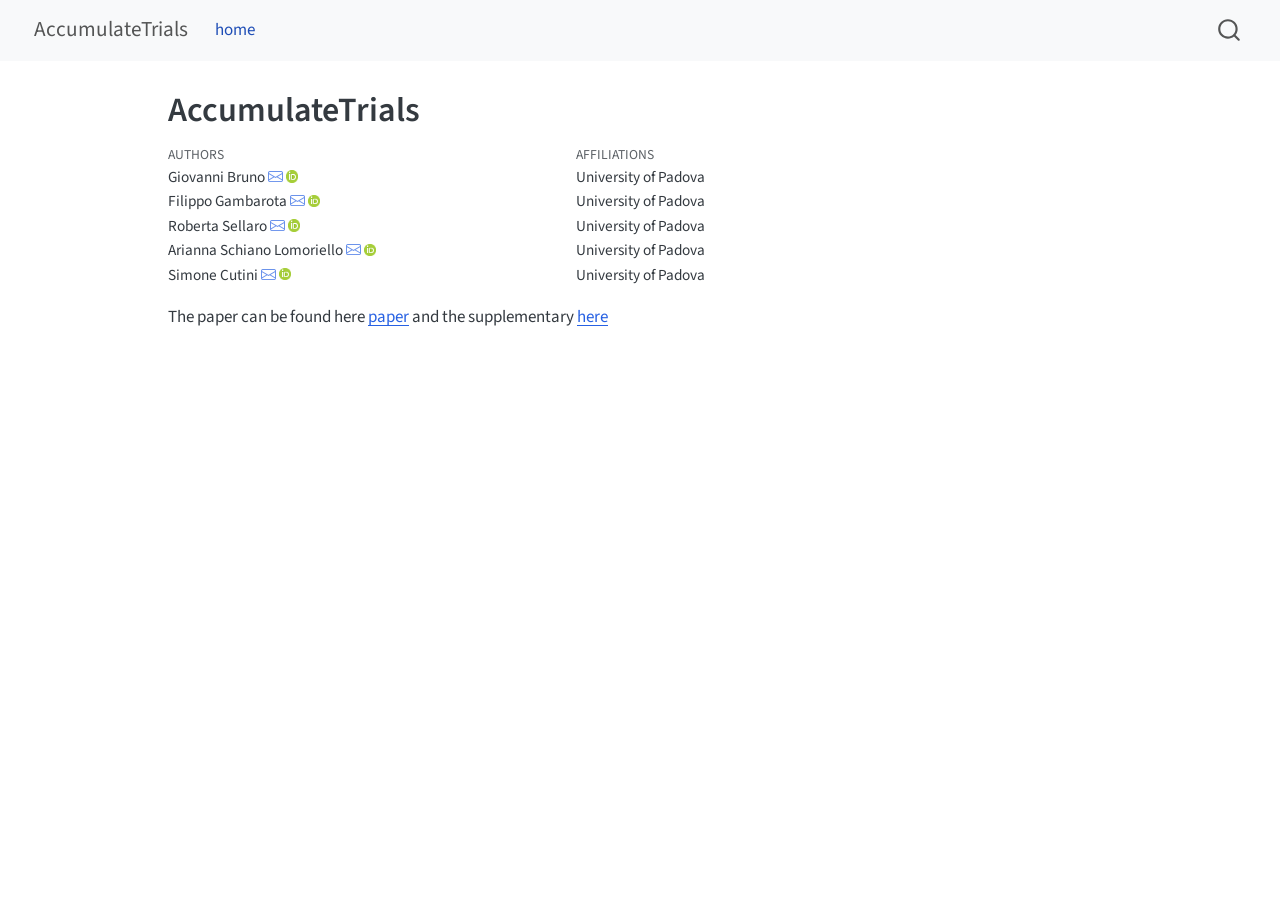
==== docs/index.html @ 5dfea12b "updating paper and supplementary" ====
<!DOCTYPE html>
<html xmlns="http://www.w3.org/1999/xhtml" lang="en" xml:lang="en"><head>

<meta charset="utf-8">
<meta name="generator" content="quarto-1.8.21">

<meta name="viewport" content="width=device-width, initial-scale=1.0, user-scalable=yes">

<meta name="author" content="Giovanni Bruno">
<meta name="author" content="Filippo Gambarota">
<meta name="author" content="Roberta Sellaro">
<meta name="author" content="Arianna Schiano Lomoriello">
<meta name="author" content="Simone Cutini">

<title>AccumulateTrials</title>
<style>
code{white-space: pre-wrap;}
span.smallcaps{font-variant: small-caps;}
div.columns{display: flex; gap: min(4vw, 1.5em);}
div.column{flex: auto; overflow-x: auto;}
div.hanging-indent{margin-left: 1.5em; text-indent: -1.5em;}
ul.task-list{list-style: none;}
ul.task-list li input[type="checkbox"] {
  width: 0.8em;
  margin: 0 0.8em 0.2em -1em; /* quarto-specific, see https://github.com/quarto-dev/quarto-cli/issues/4556 */ 
  vertical-align: middle;
}
</style>


<script src="site_libs/quarto-nav/quarto-nav.js"></script>
<script src="site_libs/quarto-nav/headroom.min.js"></script>
<script src="site_libs/clipboard/clipboard.min.js"></script>
<script src="site_libs/quarto-search/autocomplete.umd.js"></script>
<script src="site_libs/quarto-search/fuse.min.js"></script>
<script src="site_libs/quarto-search/quarto-search.js"></script>
<meta name="quarto:offset" content="./">
<script src="site_libs/quarto-html/quarto.js" type="module"></script>
<script src="site_libs/quarto-html/tabsets/tabsets.js" type="module"></script>
<script src="site_libs/quarto-html/axe/axe-check.js" type="module"></script>
<script src="site_libs/quarto-html/popper.min.js"></script>
<script src="site_libs/quarto-html/tippy.umd.min.js"></script>
<script src="site_libs/quarto-html/anchor.min.js"></script>
<link href="site_libs/quarto-html/tippy.css" rel="stylesheet">
<link href="site_libs/quarto-html/quarto-syntax-highlighting-ea1d7ac60288e0f1efdbc993fd8432ae.css" rel="stylesheet" id="quarto-text-highlighting-styles">
<script src="site_libs/bootstrap/bootstrap.min.js"></script>
<link href="site_libs/bootstrap/bootstrap-icons.css" rel="stylesheet">
<link href="site_libs/bootstrap/bootstrap-cfff8c2e93e78d74a123ac515f9bba40.min.css" rel="stylesheet" append-hash="true" id="quarto-bootstrap" data-mode="light">
<script id="quarto-search-options" type="application/json">{
  "location": "navbar",
  "copy-button": false,
  "collapse-after": 3,
  "panel-placement": "end",
  "type": "overlay",
  "limit": 50,
  "keyboard-shortcut": [
    "f",
    "/",
    "s"
  ],
  "show-item-context": false,
  "language": {
    "search-no-results-text": "No results",
    "search-matching-documents-text": "matching documents",
    "search-copy-link-title": "Copy link to search",
    "search-hide-matches-text": "Hide additional matches",
    "search-more-match-text": "more match in this document",
    "search-more-matches-text": "more matches in this document",
    "search-clear-button-title": "Clear",
    "search-text-placeholder": "",
    "search-detached-cancel-button-title": "Cancel",
    "search-submit-button-title": "Submit",
    "search-label": "Search"
  }
}</script>


<link rel="stylesheet" href="styles.css">
</head>

<body class="nav-fixed quarto-light">

<div id="quarto-search-results"></div>
  <header id="quarto-header" class="headroom fixed-top">
    <nav class="navbar navbar-expand-lg " data-bs-theme="dark">
      <div class="navbar-container container-fluid">
      <div class="navbar-brand-container mx-auto">
    <a href="./index.html" class="navbar-brand navbar-brand-logo">
    </a>
    <a class="navbar-brand" href="./index.html">
    <span class="navbar-title">AccumulateTrials</span>
    </a>
  </div>
            <div id="quarto-search" class="" title="Search"></div>
          <button class="navbar-toggler" type="button" data-bs-toggle="collapse" data-bs-target="#navbarCollapse" aria-controls="navbarCollapse" role="menu" aria-expanded="false" aria-label="Toggle navigation" onclick="if (window.quartoToggleHeadroom) { window.quartoToggleHeadroom(); }">
  <span class="navbar-toggler-icon"></span>
</button>
          <div class="collapse navbar-collapse" id="navbarCollapse">
            <ul class="navbar-nav navbar-nav-scroll me-auto">
  <li class="nav-item">
    <a class="nav-link active" href="./index.html" aria-current="page"> 
<span class="menu-text">home</span></a>
  </li>  
</ul>
          </div> <!-- /navcollapse -->
            <div class="quarto-navbar-tools">
</div>
      </div> <!-- /container-fluid -->
    </nav>
</header>
<!-- content -->
<div id="quarto-content" class="quarto-container page-columns page-rows-contents page-layout-article page-navbar">
<!-- sidebar -->
<!-- margin-sidebar -->
    <div id="quarto-margin-sidebar" class="sidebar margin-sidebar zindex-bottom">
        
    </div>
<!-- main -->
<main class="content" id="quarto-document-content">

<header id="title-block-header" class="quarto-title-block default">
<div class="quarto-title">
<h1 class="title">AccumulateTrials</h1>
</div>


<div class="quarto-title-meta-author">
  <div class="quarto-title-meta-heading">Authors</div>
  <div class="quarto-title-meta-heading">Affiliations</div>
  
    <div class="quarto-title-meta-contents">
    <p class="author">Giovanni Bruno <a href="mailto:giovanni.bruno.2@unipd.it" class="quarto-title-author-email"><i class="bi bi-envelope"></i></a> <a href="https://orcid.org/0000-0002-2526-880X" class="quarto-title-author-orcid"> <img src="[data-uri]"></a></p>
  </div>
  <div class="quarto-title-meta-contents">
        <p class="affiliation">
            University of Padova
          </p>
      </div>
    <div class="quarto-title-meta-contents">
    <p class="author">Filippo Gambarota <a href="mailto:filippo.gambarota@unipd.it" class="quarto-title-author-email"><i class="bi bi-envelope"></i></a> <a href="https://orcid.org/0000-0002-6666-1747" class="quarto-title-author-orcid"> <img src="[data-uri]"></a></p>
  </div>
  <div class="quarto-title-meta-contents">
        <p class="affiliation">
            University of Padova
          </p>
      </div>
    <div class="quarto-title-meta-contents">
    <p class="author">Roberta Sellaro <a href="mailto:roberta.sellaro@unipd.it" class="quarto-title-author-email"><i class="bi bi-envelope"></i></a> <a href="https://orcid.org/0000-0003-2316-9936" class="quarto-title-author-orcid"> <img src="[data-uri]"></a></p>
  </div>
  <div class="quarto-title-meta-contents">
        <p class="affiliation">
            University of Padova
          </p>
      </div>
    <div class="quarto-title-meta-contents">
    <p class="author">Arianna Schiano Lomoriello <a href="mailto:arianna.schiano@unipd.it" class="quarto-title-author-email"><i class="bi bi-envelope"></i></a> <a href="https://orcid.org/0000-0003-4521-0450" class="quarto-title-author-orcid"> <img src="[data-uri]"></a></p>
  </div>
  <div class="quarto-title-meta-contents">
        <p class="affiliation">
            University of Padova
          </p>
      </div>
    <div class="quarto-title-meta-contents">
    <p class="author">Simone Cutini <a href="mailto:simone.cutini@unipd.it" class="quarto-title-author-email"><i class="bi bi-envelope"></i></a> <a href="https://orcid.org/0000-0001-6332-3219" class="quarto-title-author-orcid"> <img src="[data-uri]"></a></p>
  </div>
  <div class="quarto-title-meta-contents">
        <p class="affiliation">
            University of Padova
          </p>
      </div>
  </div>

<div class="quarto-title-meta">

      
  
    
  </div>
  


</header>


<p>The paper can be found here <a href="./paper/paper.html">paper</a> and the supplementary <a href="./paper/supplementary.html">here</a></p>



</main> <!-- /main -->
<script id="quarto-html-after-body" type="application/javascript">
  window.document.addEventListener("DOMContentLoaded", function (event) {
    const icon = "";
    const anchorJS = new window.AnchorJS();
    anchorJS.options = {
      placement: 'right',
      icon: icon
    };
    anchorJS.add('.anchored');
    const isCodeAnnotation = (el) => {
      for (const clz of el.classList) {
        if (clz.startsWith('code-annotation-')) {                     
          return true;
        }
      }
      return false;
    }
    const onCopySuccess = function(e) {
      // button target
      const button = e.trigger;
      // don't keep focus
      button.blur();
      // flash "checked"
      button.classList.add('code-copy-button-checked');
      var currentTitle = button.getAttribute("title");
      button.setAttribute("title", "Copied!");
      let tooltip;
      if (window.bootstrap) {
        button.setAttribute("data-bs-toggle", "tooltip");
        button.setAttribute("data-bs-placement", "left");
        button.setAttribute("data-bs-title", "Copied!");
        tooltip = new bootstrap.Tooltip(button, 
          { trigger: "manual", 
            customClass: "code-copy-button-tooltip",
            offset: [0, -8]});
        tooltip.show();    
      }
      setTimeout(function() {
        if (tooltip) {
          tooltip.hide();
          button.removeAttribute("data-bs-title");
          button.removeAttribute("data-bs-toggle");
          button.removeAttribute("data-bs-placement");
        }
        button.setAttribute("title", currentTitle);
        button.classList.remove('code-copy-button-checked');
      }, 1000);
      // clear code selection
      e.clearSelection();
    }
    const getTextToCopy = function(trigger) {
        const codeEl = trigger.previousElementSibling.cloneNode(true);
        for (const childEl of codeEl.children) {
          if (isCodeAnnotation(childEl)) {
            childEl.remove();
          }
        }
        return codeEl.innerText;
    }
    const clipboard = new window.ClipboardJS('.code-copy-button:not([data-in-quarto-modal])', {
      text: getTextToCopy
    });
    clipboard.on('success', onCopySuccess);
    if (window.document.getElementById('quarto-embedded-source-code-modal')) {
      const clipboardModal = new window.ClipboardJS('.code-copy-button[data-in-quarto-modal]', {
        text: getTextToCopy,
        container: window.document.getElementById('quarto-embedded-source-code-modal')
      });
      clipboardModal.on('success', onCopySuccess);
    }
      var localhostRegex = new RegExp(/^(?:http|https):\/\/localhost\:?[0-9]*\//);
      var mailtoRegex = new RegExp(/^mailto:/);
        var filterRegex = new RegExp('/' + window.location.host + '/');
      var isInternal = (href) => {
          return filterRegex.test(href) || localhostRegex.test(href) || mailtoRegex.test(href);
      }
      // Inspect non-navigation links and adorn them if external
     var links = window.document.querySelectorAll('a[href]:not(.nav-link):not(.navbar-brand):not(.toc-action):not(.sidebar-link):not(.sidebar-item-toggle):not(.pagination-link):not(.no-external):not([aria-hidden]):not(.dropdown-item):not(.quarto-navigation-tool):not(.about-link)');
      for (var i=0; i<links.length; i++) {
        const link = links[i];
        if (!isInternal(link.href)) {
          // undo the damage that might have been done by quarto-nav.js in the case of
          // links that we want to consider external
          if (link.dataset.originalHref !== undefined) {
            link.href = link.dataset.originalHref;
          }
        }
      }
    function tippyHover(el, contentFn, onTriggerFn, onUntriggerFn) {
      const config = {
        allowHTML: true,
        maxWidth: 500,
        delay: 100,
        arrow: false,
        appendTo: function(el) {
            return el.parentElement;
        },
        interactive: true,
        interactiveBorder: 10,
        theme: 'quarto',
        placement: 'bottom-start',
      };
      if (contentFn) {
        config.content = contentFn;
      }
      if (onTriggerFn) {
        config.onTrigger = onTriggerFn;
      }
      if (onUntriggerFn) {
        config.onUntrigger = onUntriggerFn;
      }
      window.tippy(el, config); 
    }
    const noterefs = window.document.querySelectorAll('a[role="doc-noteref"]');
    for (var i=0; i<noterefs.length; i++) {
      const ref = noterefs[i];
      tippyHover(ref, function() {
        // use id or data attribute instead here
        let href = ref.getAttribute('data-footnote-href') || ref.getAttribute('href');
        try { href = new URL(href).hash; } catch {}
        const id = href.replace(/^#\/?/, "");
        const note = window.document.getElementById(id);
        if (note) {
          return note.innerHTML;
        } else {
          return "";
        }
      });
    }
    const xrefs = window.document.querySelectorAll('a.quarto-xref');
    const processXRef = (id, note) => {
      // Strip column container classes
      const stripColumnClz = (el) => {
        el.classList.remove("page-full", "page-columns");
        if (el.children) {
          for (const child of el.children) {
            stripColumnClz(child);
          }
        }
      }
      stripColumnClz(note)
      if (id === null || id.startsWith('sec-')) {
        // Special case sections, only their first couple elements
        const container = document.createElement("div");
        if (note.children && note.children.length > 2) {
          container.appendChild(note.children[0].cloneNode(true));
          for (let i = 1; i < note.children.length; i++) {
            const child = note.children[i];
            if (child.tagName === "P" && child.innerText === "") {
              continue;
            } else {
              container.appendChild(child.cloneNode(true));
              break;
            }
          }
          if (window.Quarto?.typesetMath) {
            window.Quarto.typesetMath(container);
          }
          return container.innerHTML
        } else {
          if (window.Quarto?.typesetMath) {
            window.Quarto.typesetMath(note);
          }
          return note.innerHTML;
        }
      } else {
        // Remove any anchor links if they are present
        const anchorLink = note.querySelector('a.anchorjs-link');
        if (anchorLink) {
          anchorLink.remove();
        }
        if (window.Quarto?.typesetMath) {
          window.Quarto.typesetMath(note);
        }
        if (note.classList.contains("callout")) {
          return note.outerHTML;
        } else {
          return note.innerHTML;
        }
      }
    }
    for (var i=0; i<xrefs.length; i++) {
      const xref = xrefs[i];
      tippyHover(xref, undefined, function(instance) {
        instance.disable();
        let url = xref.getAttribute('href');
        let hash = undefined; 
        if (url.startsWith('#')) {
          hash = url;
        } else {
          try { hash = new URL(url).hash; } catch {}
        }
        if (hash) {
          const id = hash.replace(/^#\/?/, "");
          const note = window.document.getElementById(id);
          if (note !== null) {
            try {
              const html = processXRef(id, note.cloneNode(true));
              instance.setContent(html);
            } finally {
              instance.enable();
              instance.show();
            }
          } else {
            // See if we can fetch this
            fetch(url.split('#')[0])
            .then(res => res.text())
            .then(html => {
              const parser = new DOMParser();
              const htmlDoc = parser.parseFromString(html, "text/html");
              const note = htmlDoc.getElementById(id);
              if (note !== null) {
                const html = processXRef(id, note);
                instance.setContent(html);
              } 
            }).finally(() => {
              instance.enable();
              instance.show();
            });
          }
        } else {
          // See if we can fetch a full url (with no hash to target)
          // This is a special case and we should probably do some content thinning / targeting
          fetch(url)
          .then(res => res.text())
          .then(html => {
            const parser = new DOMParser();
            const htmlDoc = parser.parseFromString(html, "text/html");
            const note = htmlDoc.querySelector('main.content');
            if (note !== null) {
              // This should only happen for chapter cross references
              // (since there is no id in the URL)
              // remove the first header
              if (note.children.length > 0 && note.children[0].tagName === "HEADER") {
                note.children[0].remove();
              }
              const html = processXRef(null, note);
              instance.setContent(html);
            } 
          }).finally(() => {
            instance.enable();
            instance.show();
          });
        }
      }, function(instance) {
      });
    }
        let selectedAnnoteEl;
        const selectorForAnnotation = ( cell, annotation) => {
          let cellAttr = 'data-code-cell="' + cell + '"';
          let lineAttr = 'data-code-annotation="' +  annotation + '"';
          const selector = 'span[' + cellAttr + '][' + lineAttr + ']';
          return selector;
        }
        const selectCodeLines = (annoteEl) => {
          const doc = window.document;
          const targetCell = annoteEl.getAttribute("data-target-cell");
          const targetAnnotation = annoteEl.getAttribute("data-target-annotation");
          const annoteSpan = window.document.querySelector(selectorForAnnotation(targetCell, targetAnnotation));
          const lines = annoteSpan.getAttribute("data-code-lines").split(",");
          const lineIds = lines.map((line) => {
            return targetCell + "-" + line;
          })
          let top = null;
          let height = null;
          let parent = null;
          if (lineIds.length > 0) {
              //compute the position of the single el (top and bottom and make a div)
              const el = window.document.getElementById(lineIds[0]);
              top = el.offsetTop;
              height = el.offsetHeight;
              parent = el.parentElement.parentElement;
            if (lineIds.length > 1) {
              const lastEl = window.document.getElementById(lineIds[lineIds.length - 1]);
              const bottom = lastEl.offsetTop + lastEl.offsetHeight;
              height = bottom - top;
            }
            if (top !== null && height !== null && parent !== null) {
              // cook up a div (if necessary) and position it 
              let div = window.document.getElementById("code-annotation-line-highlight");
              if (div === null) {
                div = window.document.createElement("div");
                div.setAttribute("id", "code-annotation-line-highlight");
                div.style.position = 'absolute';
                parent.appendChild(div);
              }
              div.style.top = top - 2 + "px";
              div.style.height = height + 4 + "px";
              div.style.left = 0;
              let gutterDiv = window.document.getElementById("code-annotation-line-highlight-gutter");
              if (gutterDiv === null) {
                gutterDiv = window.document.createElement("div");
                gutterDiv.setAttribute("id", "code-annotation-line-highlight-gutter");
                gutterDiv.style.position = 'absolute';
                const codeCell = window.document.getElementById(targetCell);
                const gutter = codeCell.querySelector('.code-annotation-gutter');
                gutter.appendChild(gutterDiv);
              }
              gutterDiv.style.top = top - 2 + "px";
              gutterDiv.style.height = height + 4 + "px";
            }
            selectedAnnoteEl = annoteEl;
          }
        };
        const unselectCodeLines = () => {
          const elementsIds = ["code-annotation-line-highlight", "code-annotation-line-highlight-gutter"];
          elementsIds.forEach((elId) => {
            const div = window.document.getElementById(elId);
            if (div) {
              div.remove();
            }
          });
          selectedAnnoteEl = undefined;
        };
          // Handle positioning of the toggle
      window.addEventListener(
        "resize",
        throttle(() => {
          elRect = undefined;
          if (selectedAnnoteEl) {
            selectCodeLines(selectedAnnoteEl);
          }
        }, 10)
      );
      function throttle(fn, ms) {
      let throttle = false;
      let timer;
        return (...args) => {
          if(!throttle) { // first call gets through
              fn.apply(this, args);
              throttle = true;
          } else { // all the others get throttled
              if(timer) clearTimeout(timer); // cancel #2
              timer = setTimeout(() => {
                fn.apply(this, args);
                timer = throttle = false;
              }, ms);
          }
        };
      }
        // Attach click handler to the DT
        const annoteDls = window.document.querySelectorAll('dt[data-target-cell]');
        for (const annoteDlNode of annoteDls) {
          annoteDlNode.addEventListener('click', (event) => {
            const clickedEl = event.target;
            if (clickedEl !== selectedAnnoteEl) {
              unselectCodeLines();
              const activeEl = window.document.querySelector('dt[data-target-cell].code-annotation-active');
              if (activeEl) {
                activeEl.classList.remove('code-annotation-active');
              }
              selectCodeLines(clickedEl);
              clickedEl.classList.add('code-annotation-active');
            } else {
              // Unselect the line
              unselectCodeLines();
              clickedEl.classList.remove('code-annotation-active');
            }
          });
        }
    const findCites = (el) => {
      const parentEl = el.parentElement;
      if (parentEl) {
        const cites = parentEl.dataset.cites;
        if (cites) {
          return {
            el,
            cites: cites.split(' ')
          };
        } else {
          return findCites(el.parentElement)
        }
      } else {
        return undefined;
      }
    };
    var bibliorefs = window.document.querySelectorAll('a[role="doc-biblioref"]');
    for (var i=0; i<bibliorefs.length; i++) {
      const ref = bibliorefs[i];
      const citeInfo = findCites(ref);
      if (citeInfo) {
        tippyHover(citeInfo.el, function() {
          var popup = window.document.createElement('div');
          citeInfo.cites.forEach(function(cite) {
            var citeDiv = window.document.createElement('div');
            citeDiv.classList.add('hanging-indent');
            citeDiv.classList.add('csl-entry');
            var biblioDiv = window.document.getElementById('ref-' + cite);
            if (biblioDiv) {
              citeDiv.innerHTML = biblioDiv.innerHTML;
            }
            popup.appendChild(citeDiv);
          });
          return popup.innerHTML;
        });
      }
    }
  });
  </script>
</div> <!-- /content -->




</body></html>
---- docs/site_libs/quarto-html/tippy.css ----
.tippy-box[data-animation=fade][data-state=hidden]{opacity:0}[data-tippy-root]{max-width:calc(100vw - 10px)}.tippy-box{position:relative;background-color:#333;color:#fff;border-radius:4px;font-size:14px;line-height:1.4;white-space:normal;outline:0;transition-property:transform,visibility,opacity}.tippy-box[data-placement^=top]>.tippy-arrow{bottom:0}.tippy-box[data-placement^=top]>.tippy-arrow:before{bottom:-7px;left:0;border-width:8px 8px 0;border-top-color:initial;transform-origin:center top}.tippy-box[data-placement^=bottom]>.tippy-arrow{top:0}.tippy-box[data-placement^=bottom]>.tippy-arrow:before{top:-7px;left:0;border-width:0 8px 8px;border-bottom-color:initial;transform-origin:center bottom}.tippy-box[data-placement^=left]>.tippy-arrow{right:0}.tippy-box[data-placement^=left]>.tippy-arrow:before{border-width:8px 0 8px 8px;border-left-color:initial;right:-7px;transform-origin:center left}.tippy-box[data-placement^=right]>.tippy-arrow{left:0}.tippy-box[data-placement^=right]>.tippy-arrow:before{left:-7px;border-width:8px 8px 8px 0;border-right-color:initial;transform-origin:center right}.tippy-box[data-inertia][data-state=visible]{transition-timing-function:cubic-bezier(.54,1.5,.38,1.11)}.tippy-arrow{width:16px;height:16px;color:#333}.tippy-arrow:before{content:"";position:absolute;border-color:transparent;border-style:solid}.tippy-content{position:relative;padding:5px 9px;z-index:1}
---- docs/site_libs/quarto-html/quarto-syntax-highlighting-ea1d7ac60288e0f1efdbc993fd8432ae.css ----
/* quarto syntax highlight colors */
:root {
  --quarto-hl-ot-color: #003B4F;
  --quarto-hl-at-color: #657422;
  --quarto-hl-ss-color: #20794D;
  --quarto-hl-an-color: #5E5E5E;
  --quarto-hl-fu-color: #4758AB;
  --quarto-hl-st-color: #20794D;
  --quarto-hl-cf-color: #003B4F;
  --quarto-hl-op-color: #5E5E5E;
  --quarto-hl-er-color: #AD0000;
  --quarto-hl-bn-color: #AD0000;
  --quarto-hl-al-color: #AD0000;
  --quarto-hl-va-color: #111111;
  --quarto-hl-bu-color: inherit;
  --quarto-hl-ex-color: inherit;
  --quarto-hl-pp-color: #AD0000;
  --quarto-hl-in-color: #5E5E5E;
  --quarto-hl-vs-color: #20794D;
  --quarto-hl-wa-color: #5E5E5E;
  --quarto-hl-do-color: #5E5E5E;
  --quarto-hl-im-color: #00769E;
  --quarto-hl-ch-color: #20794D;
  --quarto-hl-dt-color: #AD0000;
  --quarto-hl-fl-color: #AD0000;
  --quarto-hl-co-color: #5E5E5E;
  --quarto-hl-cv-color: #5E5E5E;
  --quarto-hl-cn-color: #8f5902;
  --quarto-hl-sc-color: #5E5E5E;
  --quarto-hl-dv-color: #AD0000;
  --quarto-hl-kw-color: #003B4F;
}

/* other quarto variables */
:root {
  --quarto-font-monospace: SFMono-Regular, Menlo, Monaco, Consolas, "Liberation Mono", "Courier New", monospace;
}

/* syntax highlight based on Pandoc's rules */
pre > code.sourceCode > span {
  color: #003B4F;
}

code.sourceCode > span {
  color: #003B4F;
}

div.sourceCode,
div.sourceCode pre.sourceCode {
  color: #003B4F;
}

/* Normal */
code span {
  color: #003B4F;
}

/* Alert */
code span.al {
  color: #AD0000;
  font-style: inherit;
}

/* Annotation */
code span.an {
  color: #5E5E5E;
  font-style: inherit;
}

/* Attribute */
code span.at {
  color: #657422;
  font-style: inherit;
}

/* BaseN */
code span.bn {
  color: #AD0000;
  font-style: inherit;
}

/* BuiltIn */
code span.bu {
  font-style: inherit;
}

/* ControlFlow */
code span.cf {
  color: #003B4F;
  font-weight: bold;
  font-style: inherit;
}

/* Char */
code span.ch {
  color: #20794D;
  font-style: inherit;
}

/* Constant */
code span.cn {
  color: #8f5902;
  font-style: inherit;
}

/* Comment */
code span.co {
  color: #5E5E5E;
  font-style: inherit;
}

/* CommentVar */
code span.cv {
  color: #5E5E5E;
  font-style: italic;
}

/* Documentation */
code span.do {
  color: #5E5E5E;
  font-style: italic;
}

/* DataType */
code span.dt {
  color: #AD0000;
  font-style: inherit;
}

/* DecVal */
code span.dv {
  color: #AD0000;
  font-style: inherit;
}

/* Error */
code span.er {
  color: #AD0000;
  font-style: inherit;
}

/* Extension */
code span.ex {
  font-style: inherit;
}

/* Float */
code span.fl {
  color: #AD0000;
  font-style: inherit;
}

/* Function */
code span.fu {
  color: #4758AB;
  font-style: inherit;
}

/* Import */
code span.im {
  color: #00769E;
  font-style: inherit;
}

/* Information */
code span.in {
  color: #5E5E5E;
  font-style: inherit;
}

/* Keyword */
code span.kw {
  color: #003B4F;
  font-weight: bold;
  font-style: inherit;
}

/* Operator */
code span.op {
  color: #5E5E5E;
  font-style: inherit;
}

/* Other */
code span.ot {
  color: #003B4F;
  font-style: inherit;
}

/* Preprocessor */
code span.pp {
  color: #AD0000;
  font-style: inherit;
}

/* SpecialChar */
code span.sc {
  color: #5E5E5E;
  font-style: inherit;
}

/* SpecialString */
code span.ss {
  color: #20794D;
  font-style: inherit;
}

/* String */
code span.st {
  color: #20794D;
  font-style: inherit;
}

/* Variable */
code span.va {
  color: #111111;
  font-style: inherit;
}

/* VerbatimString */
code span.vs {
  color: #20794D;
  font-style: inherit;
}

/* Warning */
code span.wa {
  color: #5E5E5E;
  font-style: italic;
}

.prevent-inlining {
  content: "</";
}

/*# sourceMappingURL=b62790d59e0148a6242f4ae5ea631d89.css.map */
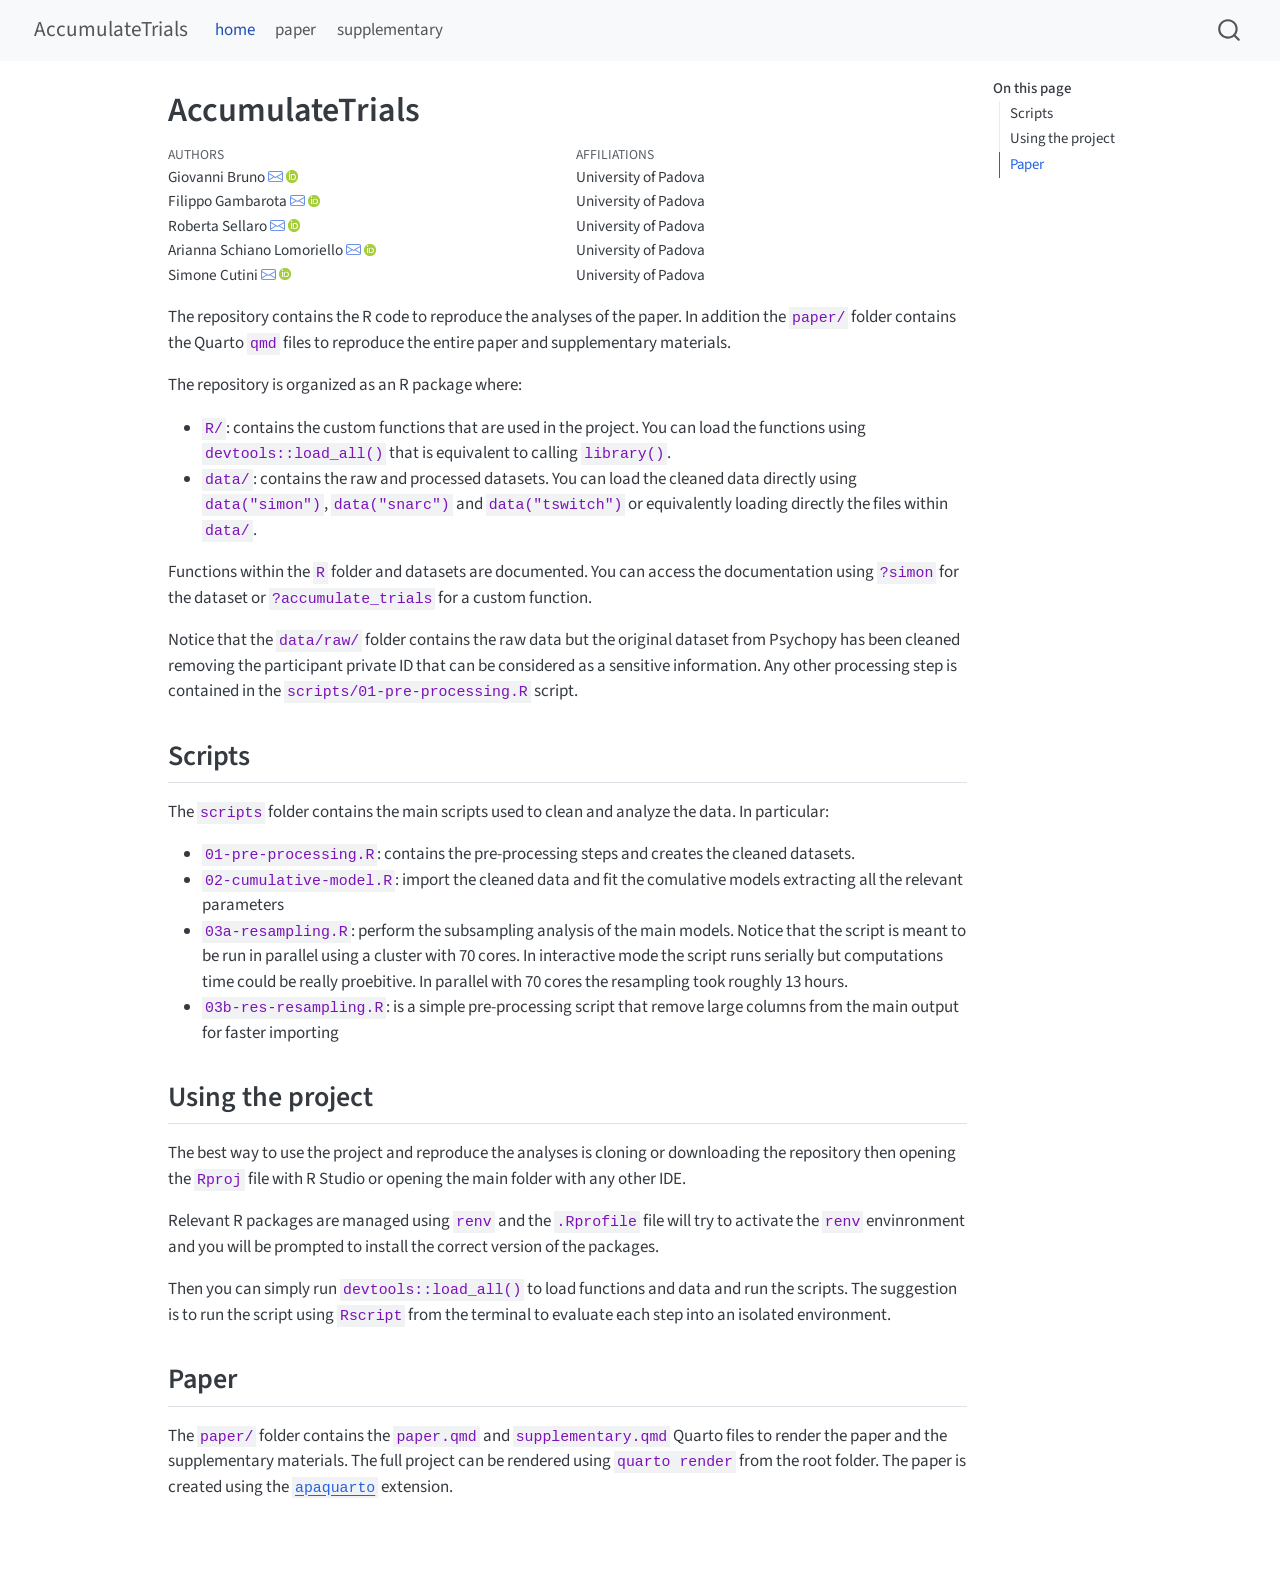
==== commit fd49add7: "updating supplementary, index and readme" ====
--- a/docs/index.html
+++ b/docs/index.html
@@ -101,6 +101,14 @@
     <a class="nav-link active" href="./index.html" aria-current="page"> 
 <span class="menu-text">home</span></a>
   </li>  
+  <li class="nav-item">
+    <a class="nav-link" href="./paper/paper.html"> 
+<span class="menu-text">paper</span></a>
+  </li>  
+  <li class="nav-item">
+    <a class="nav-link" href="./paper/supplementary.html"> 
+<span class="menu-text">supplementary</span></a>
+  </li>  
 </ul>
           </div> <!-- /navcollapse -->
             <div class="quarto-navbar-tools">
@@ -112,8 +120,16 @@
 <div id="quarto-content" class="quarto-container page-columns page-rows-contents page-layout-article page-navbar">
 <!-- sidebar -->
 <!-- margin-sidebar -->
-    <div id="quarto-margin-sidebar" class="sidebar margin-sidebar zindex-bottom">
-        
+    <div id="quarto-margin-sidebar" class="sidebar margin-sidebar">
+        <nav id="TOC" role="doc-toc" class="toc-active">
+    <h2 id="toc-title">On this page</h2>
+   
+  <ul>
+  <li><a href="#scripts" id="toc-scripts" class="nav-link active" data-scroll-target="#scripts">Scripts</a></li>
+  <li><a href="#using-the-project" id="toc-using-the-project" class="nav-link" data-scroll-target="#using-the-project">Using the project</a></li>
+  <li><a href="#paper" id="toc-paper" class="nav-link" data-scroll-target="#paper">Paper</a></li>
+  </ul>
+</nav>
     </div>
 <!-- main -->
 <main class="content" id="quarto-document-content">
@@ -182,9 +198,36 @@
 </header>
 
 
-<p>The paper can be found here <a href="./paper/paper.html">paper</a> and the supplementary <a href="./paper/supplementary.html">here</a></p>
-
-
+<p>The repository contains the R code to reproduce the analyses of the paper. In addition the <code>paper/</code> folder contains the Quarto <code>qmd</code> files to reproduce the entire paper and supplementary materials.</p>
+<p>The repository is organized as an R package where:</p>
+<ul>
+<li><code>R/</code>: contains the custom functions that are used in the project. You can load the functions using <code>devtools::load_all()</code> that is equivalent to calling <code>library()</code>.</li>
+<li><code>data/</code>: contains the raw and processed datasets. You can load the cleaned data directly using <code>data("simon")</code>, <code>data("snarc")</code> and <code>data("tswitch")</code> or equivalently loading directly the files within <code>data/</code>.</li>
+</ul>
+<p>Functions within the <code>R</code> folder and datasets are documented. You can access the documentation using <code>?simon</code> for the dataset or <code>?accumulate_trials</code> for a custom function.</p>
+<p>Notice that the <code>data/raw/</code> folder contains the raw data but the original dataset from Psychopy has been cleaned removing the participant private ID that can be considered as a sensitive information. Any other processing step is contained in the <code>scripts/01-pre-processing.R</code> script.</p>
+<section id="scripts" class="level2">
+<h2 class="anchored" data-anchor-id="scripts">Scripts</h2>
+<p>The <code>scripts</code> folder contains the main scripts used to clean and analyze the data. In particular:</p>
+<ul>
+<li><code>01-pre-processing.R</code>: contains the pre-processing steps and creates the cleaned datasets.</li>
+<li><code>02-cumulative-model.R</code>: import the cleaned data and fit the comulative models extracting all the relevant parameters</li>
+<li><code>03a-resampling.R</code>: perform the subsampling analysis of the main models. Notice that the script is meant to be run in parallel using a cluster with 70 cores. In interactive mode the script runs serially but computations time could be really proebitive. In parallel with 70 cores the resampling took roughly 13 hours.</li>
+<li><code>03b-res-resampling.R</code>: is a simple pre-processing script that remove large columns from the main output for faster importing</li>
+</ul>
+</section>
+<section id="using-the-project" class="level2">
+<h2 class="anchored" data-anchor-id="using-the-project">Using the project</h2>
+<p>The best way to use the project and reproduce the analyses is cloning or downloading the repository then opening the <code>Rproj</code> file with R Studio or opening the main folder with any other IDE.</p>
+<p>Relevant R packages are managed using <code>renv</code> and the <code>.Rprofile</code> file will try to activate the <code>renv</code> envinronment and you will be prompted to install the correct version of the packages.</p>
+<p>Then you can simply run <code>devtools::load_all()</code> to load functions and data and run the scripts. The suggestion is to run the script using <code>Rscript</code> from the terminal to evaluate each step into an isolated environment.</p>
+</section>
+<section id="paper" class="level2">
+<h2 class="anchored" data-anchor-id="paper">Paper</h2>
+<p>The <code>paper/</code> folder contains the <code>paper.qmd</code> and <code>supplementary.qmd</code> Quarto files to render the paper and the supplementary materials. The full project can be rendered using <code>quarto render</code> from the root folder. The paper is created using the <a href="https://github.com/wjschne/apaquarto"><code>apaquarto</code></a> extension.</p>
+
+
+</section>
 
 </main> <!-- /main -->
 <script id="quarto-html-after-body" type="application/javascript">
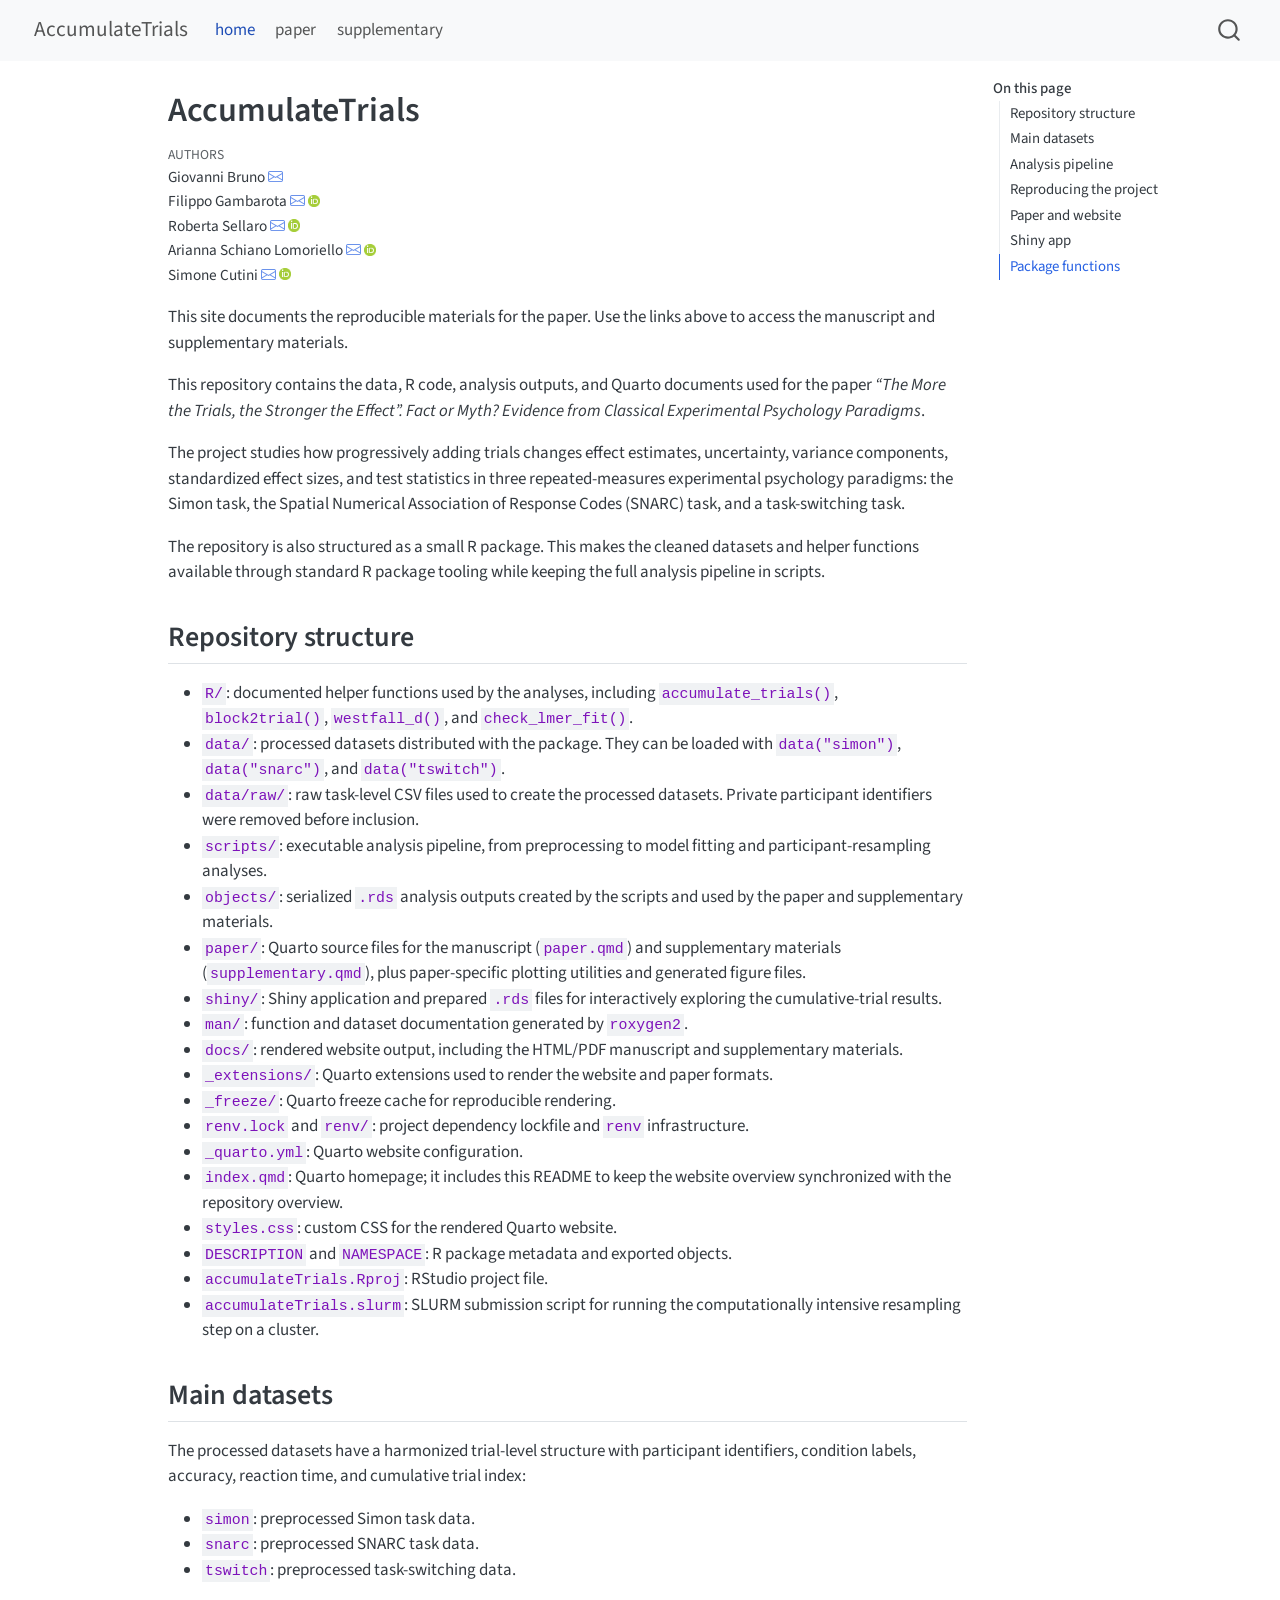
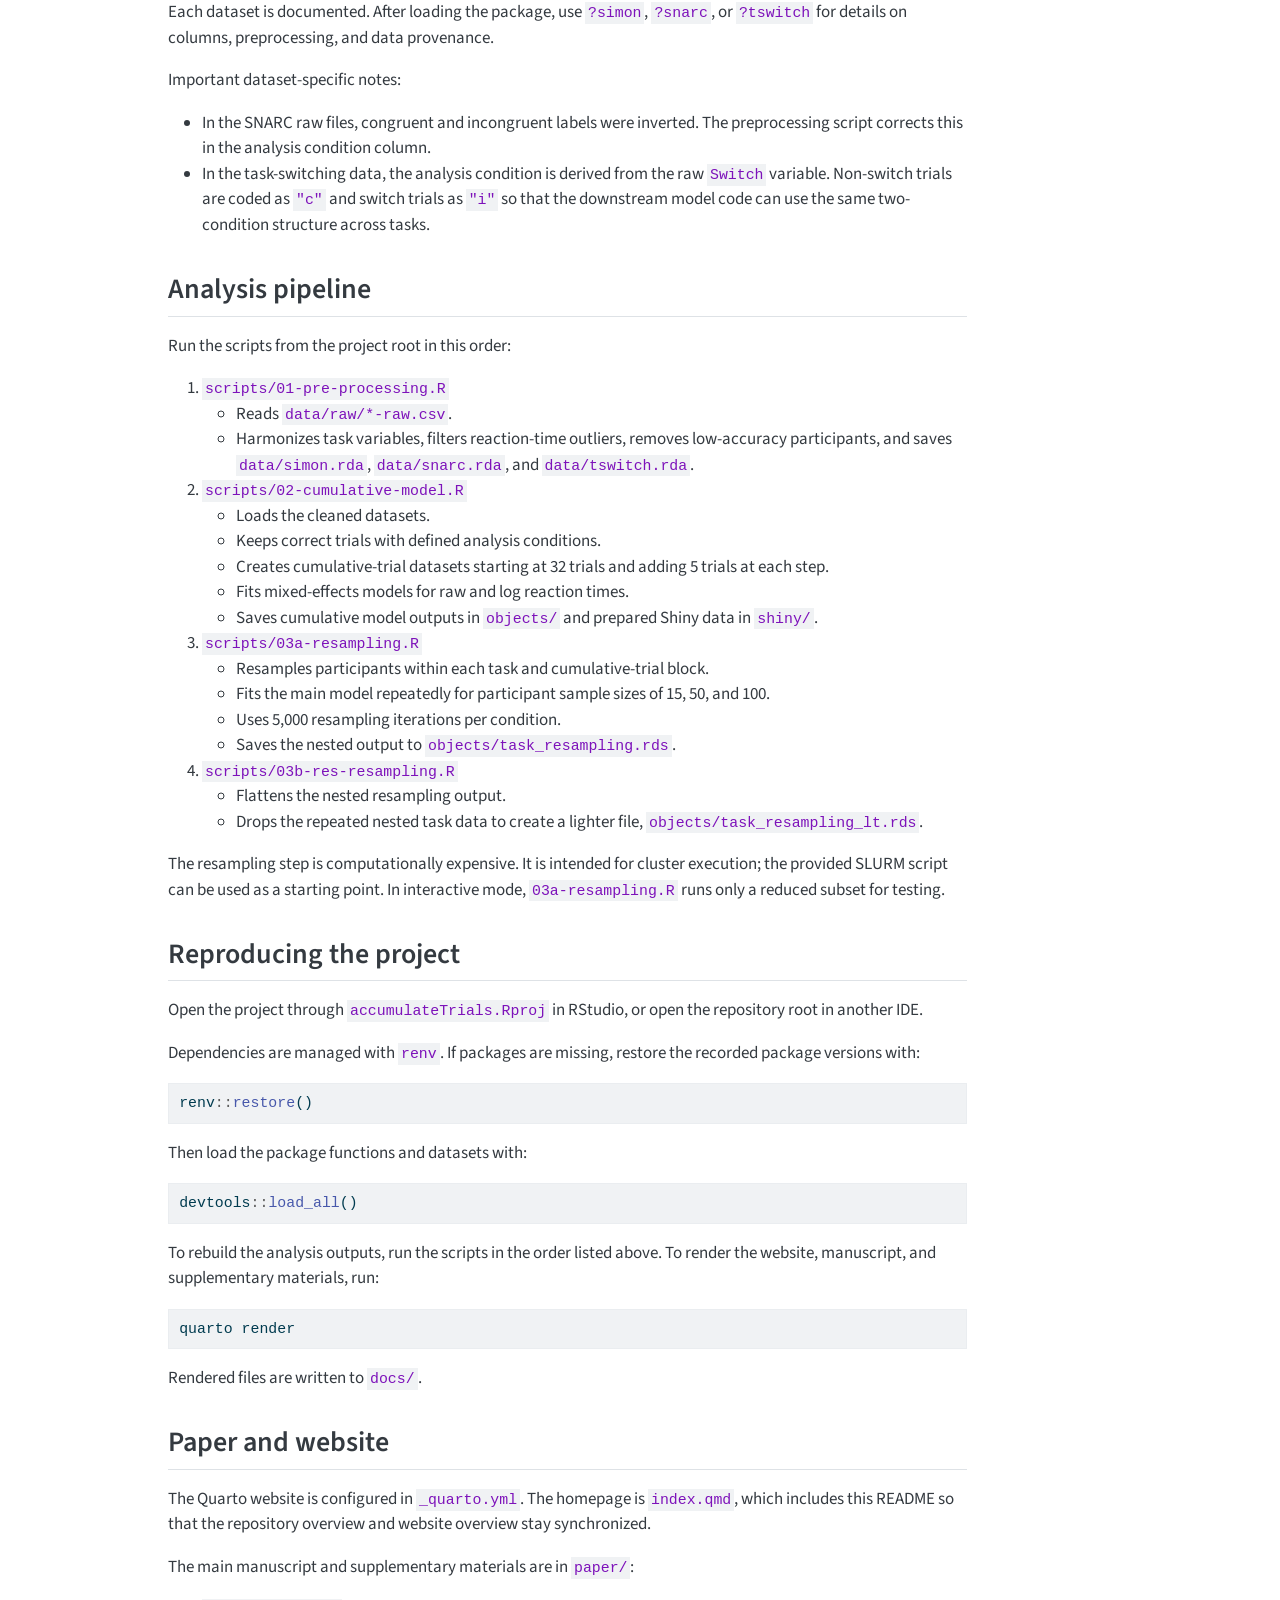
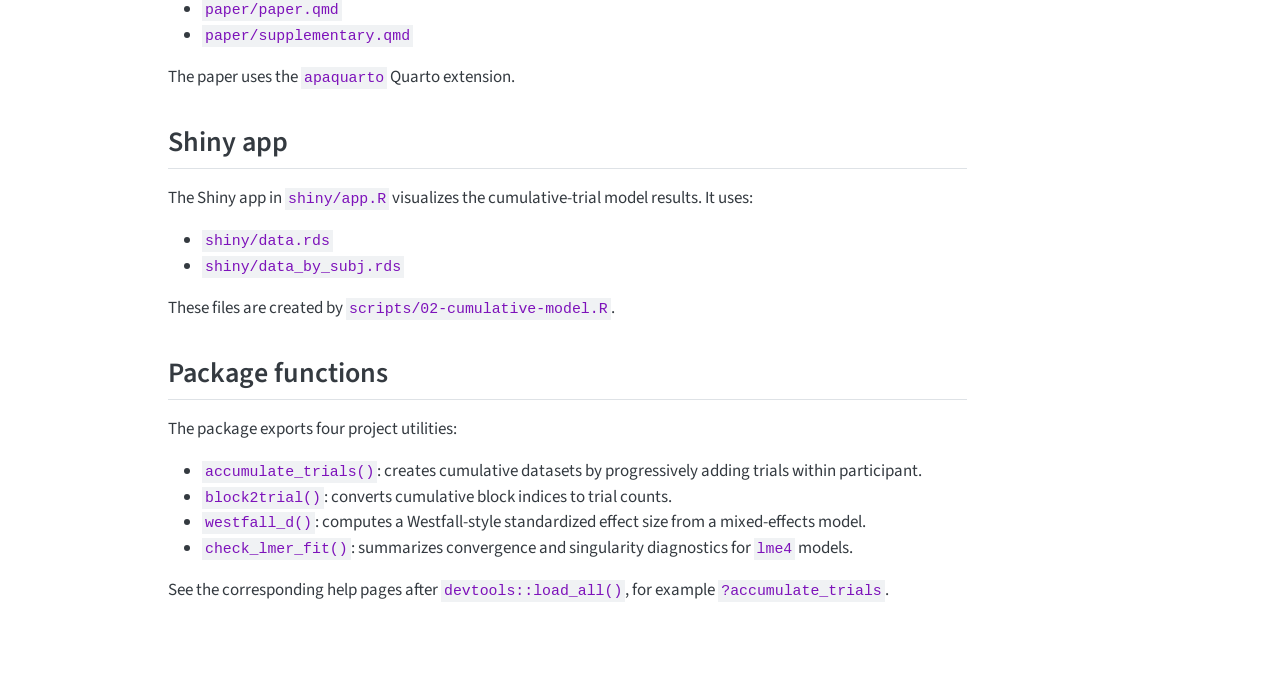
==== commit f5c44147: "update" ====
--- a/docs/index.html
+++ b/docs/index.html
@@ -24,6 +24,41 @@
   width: 0.8em;
   margin: 0 0.8em 0.2em -1em; /* quarto-specific, see https://github.com/quarto-dev/quarto-cli/issues/4556 */ 
   vertical-align: middle;
+}
+/* CSS for syntax highlighting */
+html { -webkit-text-size-adjust: 100%; }
+pre > code.sourceCode { white-space: pre; position: relative; }
+pre > code.sourceCode > span { display: inline-block; line-height: 1.25; }
+pre > code.sourceCode > span:empty { height: 1.2em; }
+.sourceCode { overflow: visible; }
+code.sourceCode > span { color: inherit; text-decoration: inherit; }
+div.sourceCode { margin: 1em 0; }
+pre.sourceCode { margin: 0; }
+@media screen {
+div.sourceCode { overflow: auto; }
+}
+@media print {
+pre > code.sourceCode { white-space: pre-wrap; }
+pre > code.sourceCode > span { text-indent: -5em; padding-left: 5em; }
+}
+pre.numberSource code
+  { counter-reset: source-line 0; }
+pre.numberSource code > span
+  { position: relative; left: -4em; counter-increment: source-line; }
+pre.numberSource code > span > a:first-child::before
+  { content: counter(source-line);
+    position: relative; left: -1em; text-align: right; vertical-align: baseline;
+    border: none; display: inline-block;
+    -webkit-touch-callout: none; -webkit-user-select: none;
+    -khtml-user-select: none; -moz-user-select: none;
+    -ms-user-select: none; user-select: none;
+    padding: 0 4px; width: 4em;
+  }
+pre.numberSource { margin-left: 3em;  padding-left: 4px; }
+div.sourceCode
+  {   }
+@media screen {
+pre > code.sourceCode > span > a:first-child::before { text-decoration: underline; }
 }
 </style>
 
@@ -125,9 +160,13 @@
     <h2 id="toc-title">On this page</h2>
    
   <ul>
-  <li><a href="#scripts" id="toc-scripts" class="nav-link active" data-scroll-target="#scripts">Scripts</a></li>
-  <li><a href="#using-the-project" id="toc-using-the-project" class="nav-link" data-scroll-target="#using-the-project">Using the project</a></li>
-  <li><a href="#paper" id="toc-paper" class="nav-link" data-scroll-target="#paper">Paper</a></li>
+  <li><a href="#repository-structure" id="toc-repository-structure" class="nav-link active" data-scroll-target="#repository-structure">Repository structure</a></li>
+  <li><a href="#main-datasets" id="toc-main-datasets" class="nav-link" data-scroll-target="#main-datasets">Main datasets</a></li>
+  <li><a href="#analysis-pipeline" id="toc-analysis-pipeline" class="nav-link" data-scroll-target="#analysis-pipeline">Analysis pipeline</a></li>
+  <li><a href="#reproducing-the-project" id="toc-reproducing-the-project" class="nav-link" data-scroll-target="#reproducing-the-project">Reproducing the project</a></li>
+  <li><a href="#paper-and-website" id="toc-paper-and-website" class="nav-link" data-scroll-target="#paper-and-website">Paper and website</a></li>
+  <li><a href="#shiny-app" id="toc-shiny-app" class="nav-link" data-scroll-target="#shiny-app">Shiny app</a></li>
+  <li><a href="#package-functions" id="toc-package-functions" class="nav-link" data-scroll-target="#package-functions">Package functions</a></li>
   </ul>
 </nav>
     </div>
@@ -140,55 +179,20 @@
 </div>
 
 
-<div class="quarto-title-meta-author">
-  <div class="quarto-title-meta-heading">Authors</div>
-  <div class="quarto-title-meta-heading">Affiliations</div>
-  
+
+<div class="quarto-title-meta">
+
+    <div>
+    <div class="quarto-title-meta-heading">Authors</div>
     <div class="quarto-title-meta-contents">
-    <p class="author">Giovanni Bruno <a href="mailto:giovanni.bruno.2@unipd.it" class="quarto-title-author-email"><i class="bi bi-envelope"></i></a> <a href="https://orcid.org/0000-0002-2526-880X" class="quarto-title-author-orcid"> <img src="[data-uri]"></a></p>
+             <p>Giovanni Bruno <a href="mailto:giovanni.bruno.2@unipd.it" class="quarto-title-author-email"><i class="bi bi-envelope"></i></a> </p>
+             <p>Filippo Gambarota <a href="mailto:filippo.gambarota@unipd.it" class="quarto-title-author-email"><i class="bi bi-envelope"></i></a> <a href="https://orcid.org/0000-0002-6666-1747" class="quarto-title-author-orcid"> <img src="[data-uri]"></a></p>
+             <p>Roberta Sellaro <a href="mailto:roberta.sellaro@unipd.it" class="quarto-title-author-email"><i class="bi bi-envelope"></i></a> <a href="https://orcid.org/0000-0003-2316-9936" class="quarto-title-author-orcid"> <img src="[data-uri]"></a></p>
+             <p>Arianna Schiano Lomoriello <a href="mailto:arianna.schiano@unipd.it" class="quarto-title-author-email"><i class="bi bi-envelope"></i></a> <a href="https://orcid.org/0000-0003-4521-0450" class="quarto-title-author-orcid"> <img src="[data-uri]"></a></p>
+             <p>Simone Cutini <a href="mailto:simone.cutini@unipd.it" class="quarto-title-author-email"><i class="bi bi-envelope"></i></a> <a href="https://orcid.org/0000-0001-6332-3219" class="quarto-title-author-orcid"> <img src="[data-uri]"></a></p>
+          </div>
   </div>
-  <div class="quarto-title-meta-contents">
-        <p class="affiliation">
-            University of Padova
-          </p>
-      </div>
-    <div class="quarto-title-meta-contents">
-    <p class="author">Filippo Gambarota <a href="mailto:filippo.gambarota@unipd.it" class="quarto-title-author-email"><i class="bi bi-envelope"></i></a> <a href="https://orcid.org/0000-0002-6666-1747" class="quarto-title-author-orcid"> <img src="[data-uri]"></a></p>
-  </div>
-  <div class="quarto-title-meta-contents">
-        <p class="affiliation">
-            University of Padova
-          </p>
-      </div>
-    <div class="quarto-title-meta-contents">
-    <p class="author">Roberta Sellaro <a href="mailto:roberta.sellaro@unipd.it" class="quarto-title-author-email"><i class="bi bi-envelope"></i></a> <a href="https://orcid.org/0000-0003-2316-9936" class="quarto-title-author-orcid"> <img src="[data-uri]"></a></p>
-  </div>
-  <div class="quarto-title-meta-contents">
-        <p class="affiliation">
-            University of Padova
-          </p>
-      </div>
-    <div class="quarto-title-meta-contents">
-    <p class="author">Arianna Schiano Lomoriello <a href="mailto:arianna.schiano@unipd.it" class="quarto-title-author-email"><i class="bi bi-envelope"></i></a> <a href="https://orcid.org/0000-0003-4521-0450" class="quarto-title-author-orcid"> <img src="[data-uri]"></a></p>
-  </div>
-  <div class="quarto-title-meta-contents">
-        <p class="affiliation">
-            University of Padova
-          </p>
-      </div>
-    <div class="quarto-title-meta-contents">
-    <p class="author">Simone Cutini <a href="mailto:simone.cutini@unipd.it" class="quarto-title-author-email"><i class="bi bi-envelope"></i></a> <a href="https://orcid.org/0000-0001-6332-3219" class="quarto-title-author-orcid"> <img src="[data-uri]"></a></p>
-  </div>
-  <div class="quarto-title-meta-contents">
-        <p class="affiliation">
-            University of Padova
-          </p>
-      </div>
-  </div>
-
-<div class="quarto-title-meta">
-
-      
+    
   
     
   </div>
@@ -198,33 +202,120 @@
 </header>
 
 
-<p>The repository contains the R code to reproduce the analyses of the paper. In addition the <code>paper/</code> folder contains the Quarto <code>qmd</code> files to reproduce the entire paper and supplementary materials.</p>
-<p>The repository is organized as an R package where:</p>
-<ul>
-<li><code>R/</code>: contains the custom functions that are used in the project. You can load the functions using <code>devtools::load_all()</code> that is equivalent to calling <code>library()</code>.</li>
-<li><code>data/</code>: contains the raw and processed datasets. You can load the cleaned data directly using <code>data("simon")</code>, <code>data("snarc")</code> and <code>data("tswitch")</code> or equivalently loading directly the files within <code>data/</code>.</li>
-</ul>
-<p>Functions within the <code>R</code> folder and datasets are documented. You can access the documentation using <code>?simon</code> for the dataset or <code>?accumulate_trials</code> for a custom function.</p>
-<p>Notice that the <code>data/raw/</code> folder contains the raw data but the original dataset from Psychopy has been cleaned removing the participant private ID that can be considered as a sensitive information. Any other processing step is contained in the <code>scripts/01-pre-processing.R</code> script.</p>
-<section id="scripts" class="level2">
-<h2 class="anchored" data-anchor-id="scripts">Scripts</h2>
-<p>The <code>scripts</code> folder contains the main scripts used to clean and analyze the data. In particular:</p>
-<ul>
-<li><code>01-pre-processing.R</code>: contains the pre-processing steps and creates the cleaned datasets.</li>
-<li><code>02-cumulative-model.R</code>: import the cleaned data and fit the comulative models extracting all the relevant parameters</li>
-<li><code>03a-resampling.R</code>: perform the subsampling analysis of the main models. Notice that the script is meant to be run in parallel using a cluster with 70 cores. In interactive mode the script runs serially but computations time could be really proebitive. In parallel with 70 cores the resampling took roughly 13 hours.</li>
-<li><code>03b-res-resampling.R</code>: is a simple pre-processing script that remove large columns from the main output for faster importing</li>
+<p>This site documents the reproducible materials for the paper. Use the links above to access the manuscript and supplementary materials.</p>
+<p>This repository contains the data, R code, analysis outputs, and Quarto documents used for the paper <em>“The More the Trials, the Stronger the Effect”. Fact or Myth? Evidence from Classical Experimental Psychology Paradigms</em>.</p>
+<p>The project studies how progressively adding trials changes effect estimates, uncertainty, variance components, standardized effect sizes, and test statistics in three repeated-measures experimental psychology paradigms: the Simon task, the Spatial Numerical Association of Response Codes (SNARC) task, and a task-switching task.</p>
+<p>The repository is also structured as a small R package. This makes the cleaned datasets and helper functions available through standard R package tooling while keeping the full analysis pipeline in scripts.</p>
+<section id="repository-structure" class="level2">
+<h2 class="anchored" data-anchor-id="repository-structure">Repository structure</h2>
+<ul>
+<li><code>R/</code>: documented helper functions used by the analyses, including <code>accumulate_trials()</code>, <code>block2trial()</code>, <code>westfall_d()</code>, and <code>check_lmer_fit()</code>.</li>
+<li><code>data/</code>: processed datasets distributed with the package. They can be loaded with <code>data("simon")</code>, <code>data("snarc")</code>, and <code>data("tswitch")</code>.</li>
+<li><code>data/raw/</code>: raw task-level CSV files used to create the processed datasets. Private participant identifiers were removed before inclusion.</li>
+<li><code>scripts/</code>: executable analysis pipeline, from preprocessing to model fitting and participant-resampling analyses.</li>
+<li><code>objects/</code>: serialized <code>.rds</code> analysis outputs created by the scripts and used by the paper and supplementary materials.</li>
+<li><code>paper/</code>: Quarto source files for the manuscript (<code>paper.qmd</code>) and supplementary materials (<code>supplementary.qmd</code>), plus paper-specific plotting utilities and generated figure files.</li>
+<li><code>shiny/</code>: Shiny application and prepared <code>.rds</code> files for interactively exploring the cumulative-trial results.</li>
+<li><code>man/</code>: function and dataset documentation generated by <code>roxygen2</code>.</li>
+<li><code>docs/</code>: rendered website output, including the HTML/PDF manuscript and supplementary materials.</li>
+<li><code>_extensions/</code>: Quarto extensions used to render the website and paper formats.</li>
+<li><code>_freeze/</code>: Quarto freeze cache for reproducible rendering.</li>
+<li><code>renv.lock</code> and <code>renv/</code>: project dependency lockfile and <code>renv</code> infrastructure.</li>
+<li><code>_quarto.yml</code>: Quarto website configuration.</li>
+<li><code>index.qmd</code>: Quarto homepage; it includes this README to keep the website overview synchronized with the repository overview.</li>
+<li><code>styles.css</code>: custom CSS for the rendered Quarto website.</li>
+<li><code>DESCRIPTION</code> and <code>NAMESPACE</code>: R package metadata and exported objects.</li>
+<li><code>accumulateTrials.Rproj</code>: RStudio project file.</li>
+<li><code>accumulateTrials.slurm</code>: SLURM submission script for running the computationally intensive resampling step on a cluster.</li>
 </ul>
 </section>
-<section id="using-the-project" class="level2">
-<h2 class="anchored" data-anchor-id="using-the-project">Using the project</h2>
-<p>The best way to use the project and reproduce the analyses is cloning or downloading the repository then opening the <code>Rproj</code> file with R Studio or opening the main folder with any other IDE.</p>
-<p>Relevant R packages are managed using <code>renv</code> and the <code>.Rprofile</code> file will try to activate the <code>renv</code> envinronment and you will be prompted to install the correct version of the packages.</p>
-<p>Then you can simply run <code>devtools::load_all()</code> to load functions and data and run the scripts. The suggestion is to run the script using <code>Rscript</code> from the terminal to evaluate each step into an isolated environment.</p>
+<section id="main-datasets" class="level2">
+<h2 class="anchored" data-anchor-id="main-datasets">Main datasets</h2>
+<p>The processed datasets have a harmonized trial-level structure with participant identifiers, condition labels, accuracy, reaction time, and cumulative trial index:</p>
+<ul>
+<li><code>simon</code>: preprocessed Simon task data.</li>
+<li><code>snarc</code>: preprocessed SNARC task data.</li>
+<li><code>tswitch</code>: preprocessed task-switching data.</li>
+</ul>
+<p>Each dataset is documented. After loading the package, use <code>?simon</code>, <code>?snarc</code>, or <code>?tswitch</code> for details on columns, preprocessing, and data provenance.</p>
+<p>Important dataset-specific notes:</p>
+<ul>
+<li>In the SNARC raw files, congruent and incongruent labels were inverted. The preprocessing script corrects this in the analysis condition column.</li>
+<li>In the task-switching data, the analysis condition is derived from the raw <code>Switch</code> variable. Non-switch trials are coded as <code>"c"</code> and switch trials as <code>"i"</code> so that the downstream model code can use the same two-condition structure across tasks.</li>
+</ul>
 </section>
-<section id="paper" class="level2">
-<h2 class="anchored" data-anchor-id="paper">Paper</h2>
-<p>The <code>paper/</code> folder contains the <code>paper.qmd</code> and <code>supplementary.qmd</code> Quarto files to render the paper and the supplementary materials. The full project can be rendered using <code>quarto render</code> from the root folder. The paper is created using the <a href="https://github.com/wjschne/apaquarto"><code>apaquarto</code></a> extension.</p>
+<section id="analysis-pipeline" class="level2">
+<h2 class="anchored" data-anchor-id="analysis-pipeline">Analysis pipeline</h2>
+<p>Run the scripts from the project root in this order:</p>
+<ol type="1">
+<li><code>scripts/01-pre-processing.R</code>
+<ul>
+<li>Reads <code>data/raw/*-raw.csv</code>.</li>
+<li>Harmonizes task variables, filters reaction-time outliers, removes low-accuracy participants, and saves <code>data/simon.rda</code>, <code>data/snarc.rda</code>, and <code>data/tswitch.rda</code>.</li>
+</ul></li>
+<li><code>scripts/02-cumulative-model.R</code>
+<ul>
+<li>Loads the cleaned datasets.</li>
+<li>Keeps correct trials with defined analysis conditions.</li>
+<li>Creates cumulative-trial datasets starting at 32 trials and adding 5 trials at each step.</li>
+<li>Fits mixed-effects models for raw and log reaction times.</li>
+<li>Saves cumulative model outputs in <code>objects/</code> and prepared Shiny data in <code>shiny/</code>.</li>
+</ul></li>
+<li><code>scripts/03a-resampling.R</code>
+<ul>
+<li>Resamples participants within each task and cumulative-trial block.</li>
+<li>Fits the main model repeatedly for participant sample sizes of 15, 50, and 100.</li>
+<li>Uses 5,000 resampling iterations per condition.</li>
+<li>Saves the nested output to <code>objects/task_resampling.rds</code>.</li>
+</ul></li>
+<li><code>scripts/03b-res-resampling.R</code>
+<ul>
+<li>Flattens the nested resampling output.</li>
+<li>Drops the repeated nested task data to create a lighter file, <code>objects/task_resampling_lt.rds</code>.</li>
+</ul></li>
+</ol>
+<p>The resampling step is computationally expensive. It is intended for cluster execution; the provided SLURM script can be used as a starting point. In interactive mode, <code>03a-resampling.R</code> runs only a reduced subset for testing.</p>
+</section>
+<section id="reproducing-the-project" class="level2">
+<h2 class="anchored" data-anchor-id="reproducing-the-project">Reproducing the project</h2>
+<p>Open the project through <code>accumulateTrials.Rproj</code> in RStudio, or open the repository root in another IDE.</p>
+<p>Dependencies are managed with <code>renv</code>. If packages are missing, restore the recorded package versions with:</p>
+<div class="code-copy-outer-scaffold"><div class="sourceCode" id="cb1"><pre class="sourceCode r code-with-copy"><code class="sourceCode r"><span id="cb1-1"><a href="#cb1-1" aria-hidden="true" tabindex="-1"></a>renv<span class="sc">::</span><span class="fu">restore</span>()</span></code></pre></div><button title="Copy to Clipboard" class="code-copy-button"><i class="bi"></i></button></div>
+<p>Then load the package functions and datasets with:</p>
+<div class="code-copy-outer-scaffold"><div class="sourceCode" id="cb2"><pre class="sourceCode r code-with-copy"><code class="sourceCode r"><span id="cb2-1"><a href="#cb2-1" aria-hidden="true" tabindex="-1"></a>devtools<span class="sc">::</span><span class="fu">load_all</span>()</span></code></pre></div><button title="Copy to Clipboard" class="code-copy-button"><i class="bi"></i></button></div>
+<p>To rebuild the analysis outputs, run the scripts in the order listed above. To render the website, manuscript, and supplementary materials, run:</p>
+<div class="code-copy-outer-scaffold"><div class="sourceCode" id="cb3"><pre class="sourceCode bash code-with-copy"><code class="sourceCode bash"><span id="cb3-1"><a href="#cb3-1" aria-hidden="true" tabindex="-1"></a><span class="ex">quarto</span> render</span></code></pre></div><button title="Copy to Clipboard" class="code-copy-button"><i class="bi"></i></button></div>
+<p>Rendered files are written to <code>docs/</code>.</p>
+</section>
+<section id="paper-and-website" class="level2">
+<h2 class="anchored" data-anchor-id="paper-and-website">Paper and website</h2>
+<p>The Quarto website is configured in <code>_quarto.yml</code>. The homepage is <code>index.qmd</code>, which includes this README so that the repository overview and website overview stay synchronized.</p>
+<p>The main manuscript and supplementary materials are in <code>paper/</code>:</p>
+<ul>
+<li><code>paper/paper.qmd</code></li>
+<li><code>paper/supplementary.qmd</code></li>
+</ul>
+<p>The paper uses the <code>apaquarto</code> Quarto extension.</p>
+</section>
+<section id="shiny-app" class="level2">
+<h2 class="anchored" data-anchor-id="shiny-app">Shiny app</h2>
+<p>The Shiny app in <code>shiny/app.R</code> visualizes the cumulative-trial model results. It uses:</p>
+<ul>
+<li><code>shiny/data.rds</code></li>
+<li><code>shiny/data_by_subj.rds</code></li>
+</ul>
+<p>These files are created by <code>scripts/02-cumulative-model.R</code>.</p>
+</section>
+<section id="package-functions" class="level2">
+<h2 class="anchored" data-anchor-id="package-functions">Package functions</h2>
+<p>The package exports four project utilities:</p>
+<ul>
+<li><code>accumulate_trials()</code>: creates cumulative datasets by progressively adding trials within participant.</li>
+<li><code>block2trial()</code>: converts cumulative block indices to trial counts.</li>
+<li><code>westfall_d()</code>: computes a Westfall-style standardized effect size from a mixed-effects model.</li>
+<li><code>check_lmer_fit()</code>: summarizes convergence and singularity diagnostics for <code>lme4</code> models.</li>
+</ul>
+<p>See the corresponding help pages after <code>devtools::load_all()</code>, for example <code>?accumulate_trials</code>.</p>
 
 
 </section>
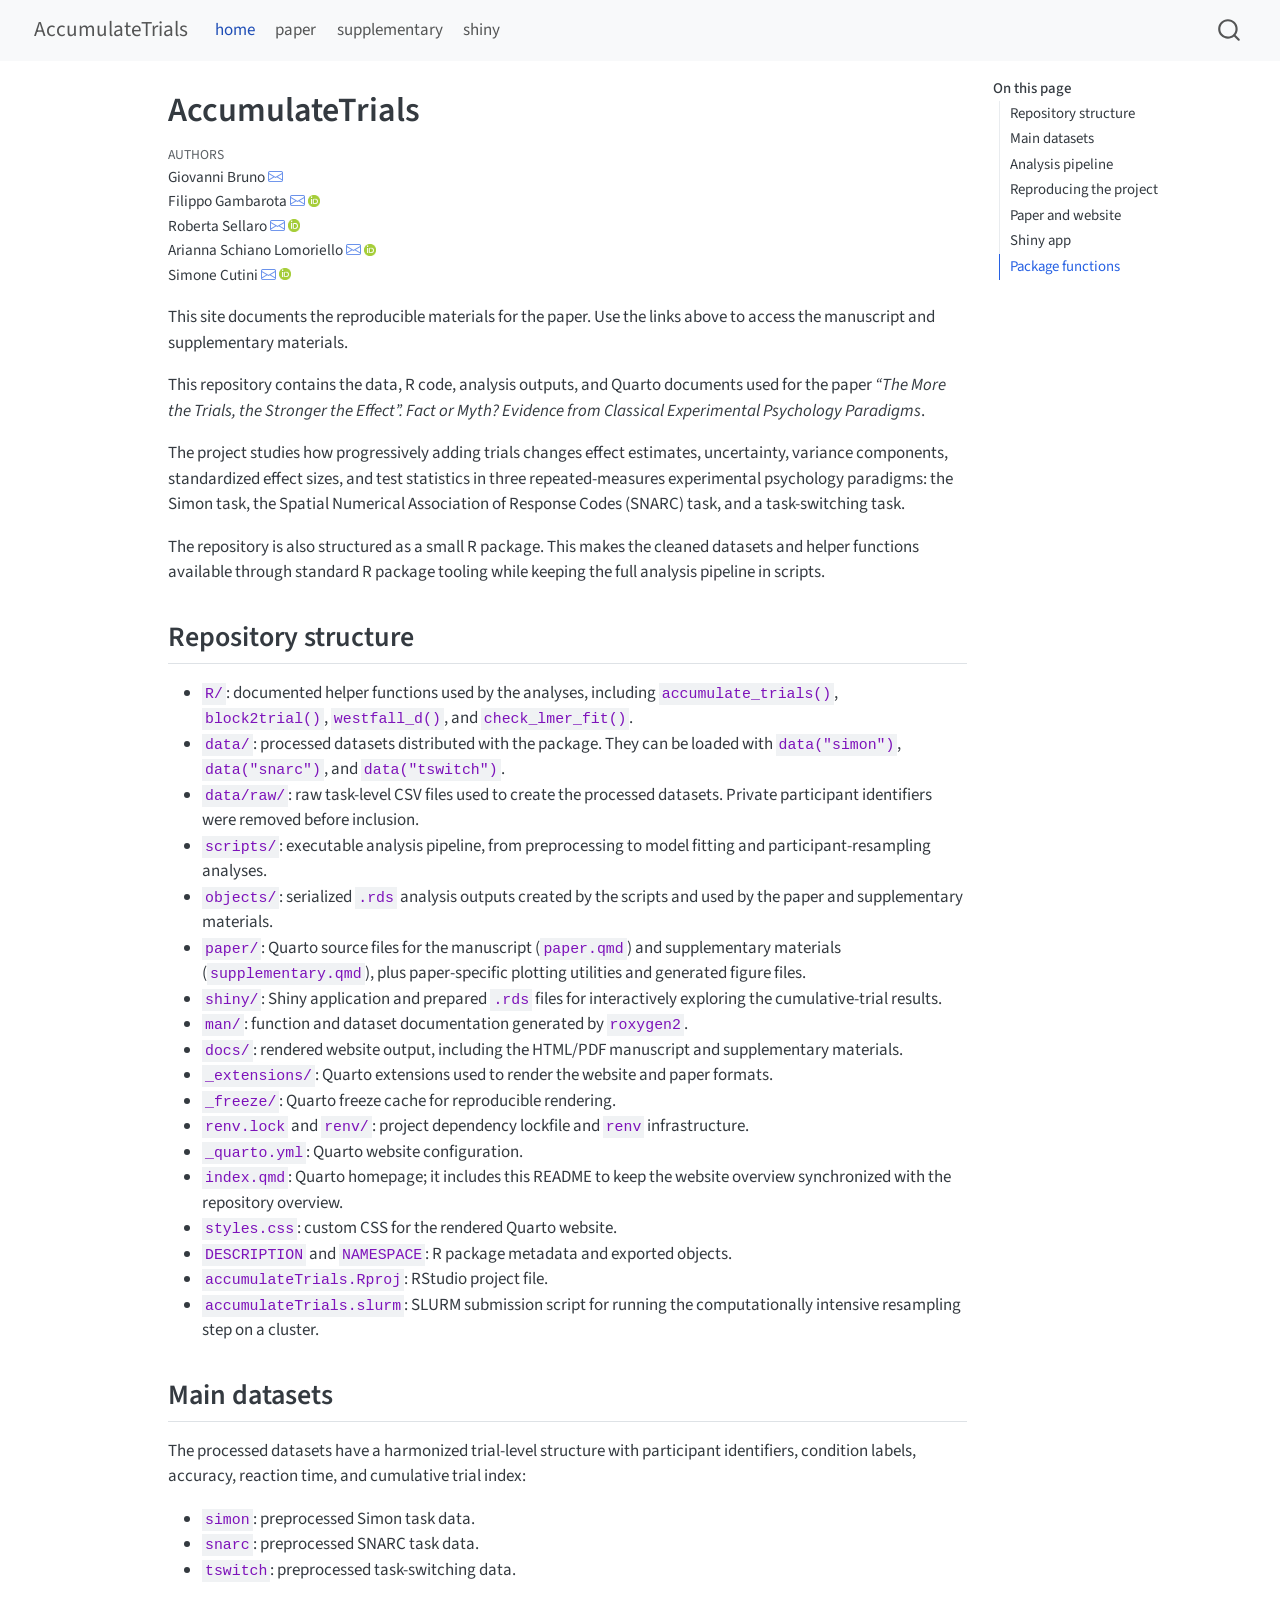
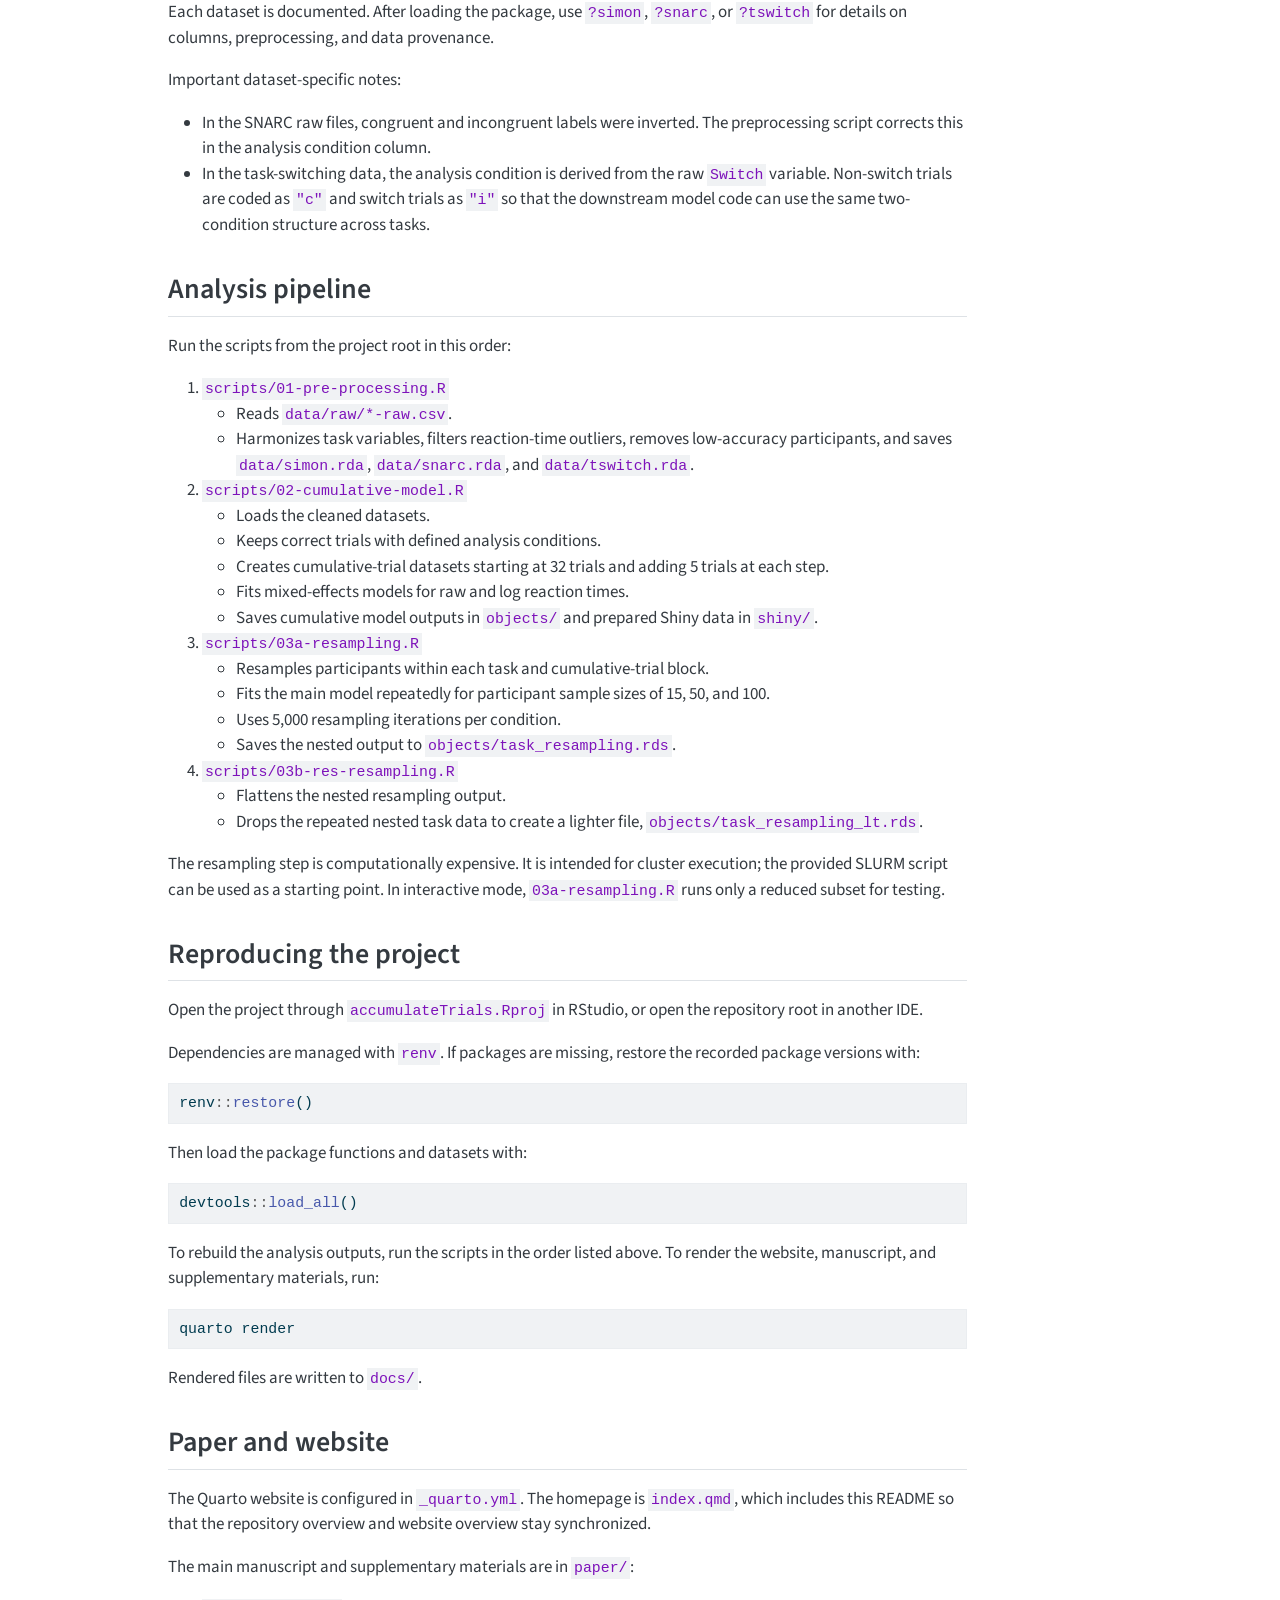
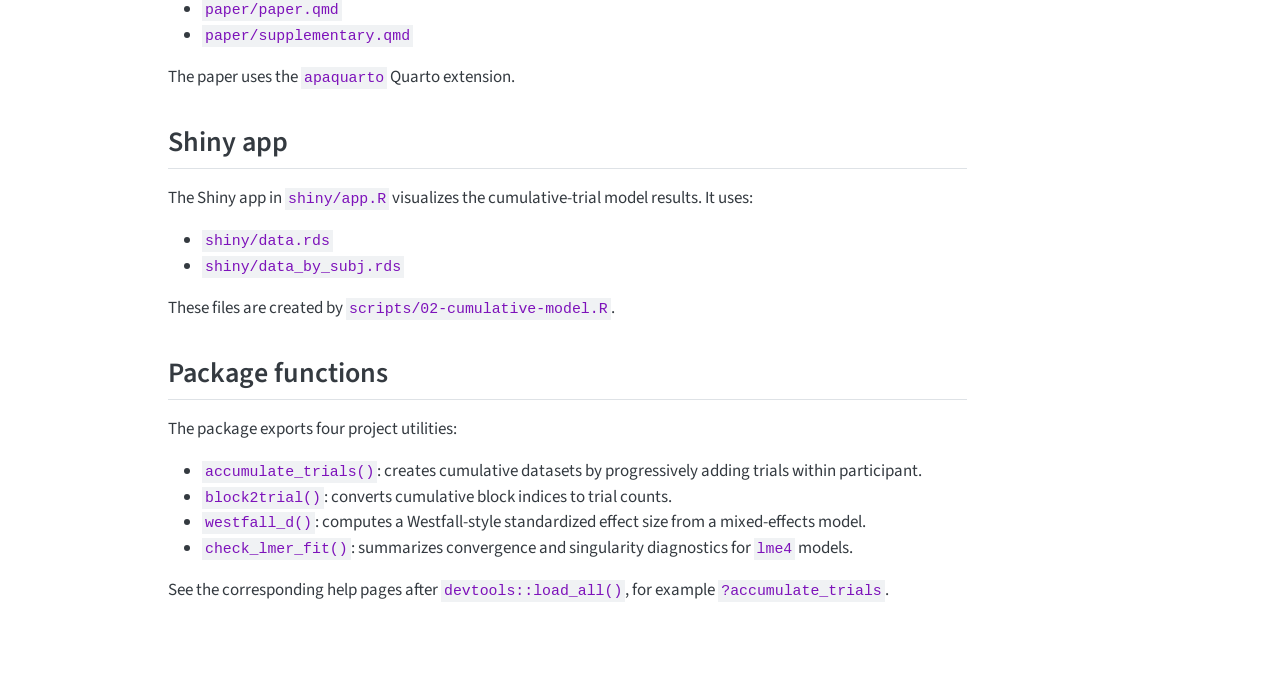
==== commit 6d520552: "adding shiny link and fix plot size" ====
--- a/docs/index.html
+++ b/docs/index.html
@@ -144,6 +144,10 @@
     <a class="nav-link" href="./paper/supplementary.html"> 
 <span class="menu-text">supplementary</span></a>
   </li>  
+  <li class="nav-item">
+    <a class="nav-link" href="https://filippogambarota-accumulatetrials.share.connect.posit.cloud"> 
+<span class="menu-text">shiny</span></a>
+  </li>  
 </ul>
           </div> <!-- /navcollapse -->
             <div class="quarto-navbar-tools">
